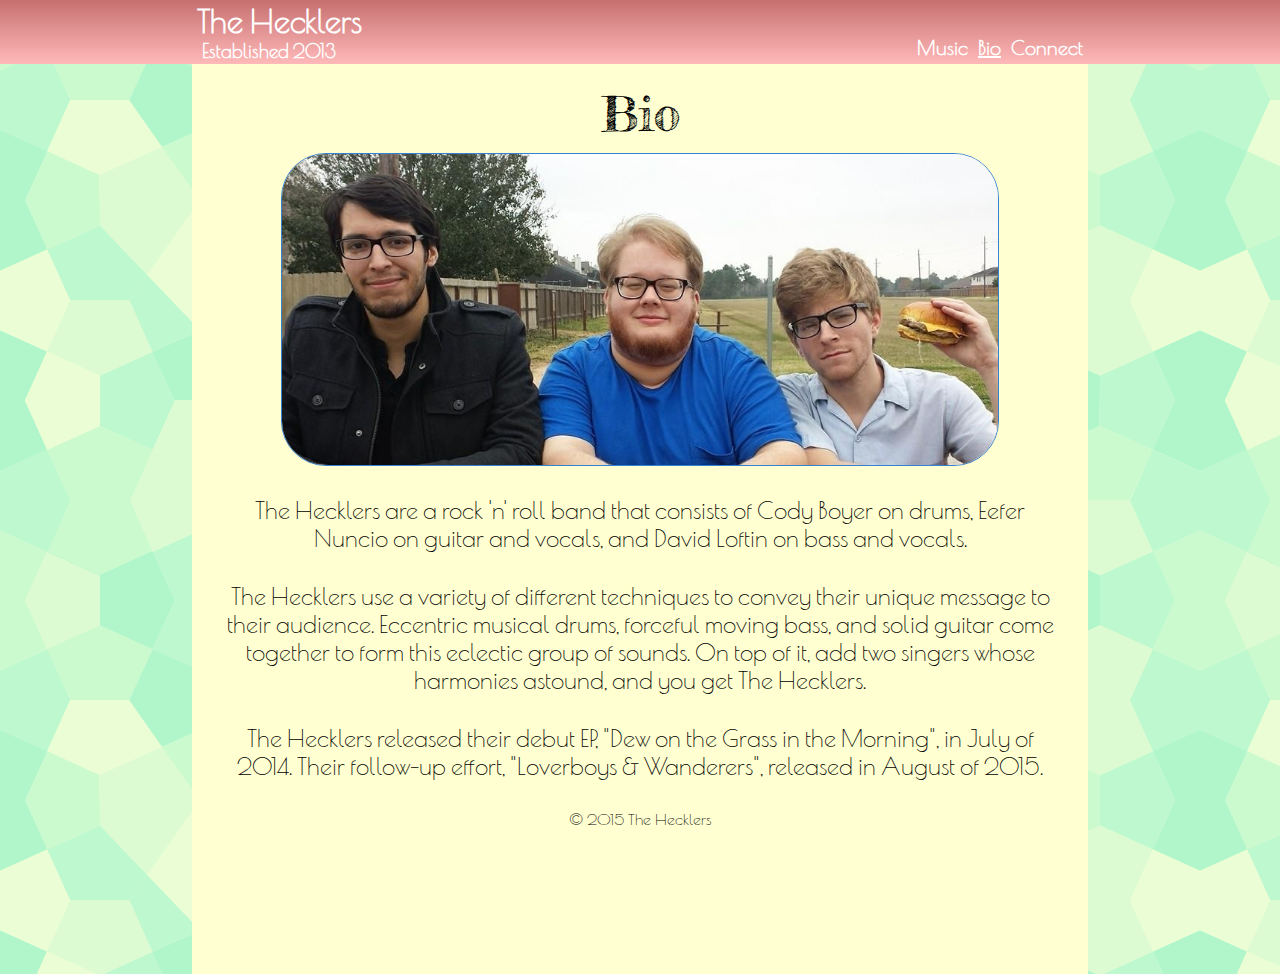
==== bio.html @ 83e9a1ee "Initial commit for GitHub pages." ====
<!DOCTYPE html>
<html>
<head>
	<title>The Hecklers</title>
	<link rel="stylesheet" type="text/css" href="css/index.css">
	<link href='http://fonts.googleapis.com/css?family=Poiret+One|Indie+Flower|Fredericka+the+Great|Nothing+You+Could+Do' rel='stylesheet' type='text/css'>
	<link rel="shortcut icon" href="images/FlowerSmall.jpg"/>
</head>
<body>
	<div id="headingWrap">
		<div id="headingArea">
			<div id="logoArea">
				<a href="index.html"><h1 id="logo">The Hecklers</h1></a>
				<h3>Established 2013</h3>
			</div>
			<div id="navArea">
				<ul id="navList">
					<li><a href="connect.html" class="pageLink">Connect</a></li>
					<li><a href="bio.html" class="activePage">Bio</a></li>
					<li><a href="music.html" class="pageLink">Music</a></li>
				</ul>
			</div>
		</div>
	</div>
	</div>
	<div class="content" id="bioContent">
		<h4>Bio</h4>
		<img id="bandPic" src="images/bandPic.jpg">
		<p>The Hecklers are a rock 'n' roll band that consists of Cody Boyer on drums, Eefer Nuncio on guitar and vocals, and David Loftin on bass and vocals.</p>
		<p>The Hecklers use a variety of different techniques to convey their unique message to their audience.  Eccentric musical drums, forceful moving bass, and solid guitar come together to form this eclectic group of sounds.  On top of it, add two singers whose harmonies astound, and you get The Hecklers.</p>
		<p>The Hecklers released their debut EP, "Dew on the Grass in the Morning", in July of 2014.  Their follow-up effort, "Loverboys & Wanderers", released in August of 2015.</p>
		<div id="copyrightMessage">&copy; 2015 The Hecklers</div>
	</div>
</body>
</html>
---- css/index.css ----
#headingWrap{
	background: -webkit-linear-gradient(#C77070, #FFB9B9); /* For Safari 5.1 to 6.0 */
  	background: -o-linear-gradient(#C77070, #FFB9B9); /* For Opera 11.1 to 12.0 */
  	background: -moz-linear-gradient(#C77070, #FFB9B9); /* For Firefox 3.6 to 15 */
  	background: linear-gradient(#C77070, #FFB9B9); /* Standard syntax */
	width: 100%;
	margin: 0;
}

#headingArea {
	min-width: 200px;
	width: 70%;
	margin: 0 auto;
	padding: 2px 0;
}

body {
	margin: 0;
	background-image: url("../images/Background.png");
}

.content {
	min-width: 200px;
	width: 70%;
	margin: 0 auto;
	background-color: white;
	padding-top: 10px;
	height: 100%;
}

img {
	margin: 10px auto;
}

h1, h3, #navList a.pageLink {
	margin: 0;
	font-family: 'Poiret One', cursive;
	color: white;
	text-decoration: none;
}

#navList a.pageLink {
	font-size: 125%;
}

h3 {
	padding-left: 5px;
}

#logoArea {
	width: 40%;
	margin: 0;
	display: inline-block;
	padding-left: 5px;
}

#navArea {
	width: 55%;
	margin: 0;
	float: right;
	display: inline-block;
	margin-top: 18px;
}

#navList li {
	display: inline-block;
	float: right;
	padding: 0 5px;
	font-weight: bold;
}

#navList ul {
	float: right;
	margin-bottom: 0;
}

#navList a:hover {
	color: #4D94FF;
}

/* Bio */

#bioContent p, #connectContent p, #showsContent p,  #musicContent p {
	text-align: center;
	font-family: 'Poiret One', cursive;
	font-size: 200%;
	margin: 10px;
}

#bioContent p {
	margin: 30px;
	font-size: 24px;
}

#bioContent h4, #connectContent h4, #showsContent h4, #musicContent h4 {
	text-align: center;
	font-family: 'Fredericka the Great', cursive;
	font-size: 300%;
	font-weight: normal;
	margin-bottom: 10px;
}


#showsContent table {
	margin: 0 auto;
	font-size: 30px;
	font-family: 'Poiret One', cursive;
	border-collapse: separate;
}

#showsContent td {
	padding: 7px;
	text-align: center;
}

h4, img {
	margin-top: 0;
	padding-top: 10px;
}

/* Index */

#albumIntro {
	text-align: center;
	font-family: 'Nothing You Could Do', cursive;
	font-size: 175%;
	font-weight: bold;
	margin-bottom: 0;
}

/*#albumTitle {
	text-align: center;
	font-family: 'Nothing You Could Do', cursive;
	font-size: 175%;
	font-weight: bold;
}*/

#albumArt {
	max-width: 640px;
	width: 50%;
	display: block;
	margin: 0 auto;
}

#orderMessage {
	text-align: center;
	font-family: 'Fredericka the Great', cursive;
	font-size: 300%;
	margin-bottom: 10px;
}

/* Store Icons */

.storeIcon {
	height: auto;
	width: 64px;
	display: block;
	float: left;
	margin: 0 20px;
}

#storeIcons {
	width: auto;
	margin: 0 auto 10px;
	text-align: center;
}

#storeIcons a {
	display: inline-block;
}

#copyrightMessage {
	text-align: center;
	font-family: 'Poiret One', cursive;
	width: auto;
	margin: 10px auto 50px;
}

#iframeWrapper {
	width: 100%;
	max-width: 560px;
	overflow: hidden;
	margin: 0 auto 30px;
}

#player {
	margin: 0 auto;	
}

#bandcampWrapper {
	width: 100%;
	max-width: 560px;
	overflow: hidden;
	border-radius: 45px;
	margin: 0 auto;
	text-align: center;
}

#youtube {
	width: 100%;
	max-width: 560px;
	margin: 0 auto;
	display: block;
	height: 315px;
	overflow: hidden;
}

#bandPic {
	border: solid 1px #3382D6;
	border-radius: 45px;
	display: block;
	margin: 0 auto;
	padding: 0;
	width: 80%;
}

#connectLinkWrapper {
	width: auto;
	margin: 0 auto;
	display: inline-block;
}

#connectLinkWrapper a {
	color: blue;
	text-decoration: none;
	float: left;
}

#facebookText {
	margin-top: 25px;
	color: #C77070;
}

#emailText {
	margin-top: 15px;
	color: #C77070;
}

#twitterText {
	margin-top: 20px;
	color: #C77070;	
}


#bandCampWrapper {
	text-align: center;
	margin: 0 auto;
}

#homePageBandcamp {
	max-width: 658px;
	margin: 0 auto;
}

#connectContent {
	text-align: center;
}

#connectContent p {
	font-size: 32px;
}

/* Music */

.albumContainer {
	display: block;
	position: relative;
	float: left;
	margin: 10px 15px;
}

.subsectionTitle {
	font-size: 30px;
	padding-left: 15px;
	font-family: 'Poiret One', cursive;
	margin: 0 5px;
}

.albumArtPreview {
	width: 200px;
	height: 200px;
	border-radius: 15px;
}

.albumText {
	text-align: center;
	width: 100%;
	background-color: #FF6C6C;
	color: white;
	position: absolute;
	z-index: 1;
	bottom: 30px;
	opacity: 0.8;
}

hr {
	color: #FF6C6C;
	border-color: #FF6C6C;
	background-color: #FF6C6C;
	margin: 0 5px 10px;
}

a.activePage {
	text-decoration: underline;
	font-size: 125%;	
	font-family: 'Poiret One', cursive;
	color: white;
}

.content { 
/*  background: url(../images/Parchment.jpg) no-repeat center center fixed; 
  -webkit-background-size: cover;
  -moz-background-size: cover;
  -o-background-size: cover;
  background-size: cover;*/
  background-color: #FFFFD1;
  min-height: 100vh;
}

body {
	min-height: 100vh;
}

html {
	height: auto;
	min-height: 100%;
}

#logoArea a {
	text-decoration: none;	
}
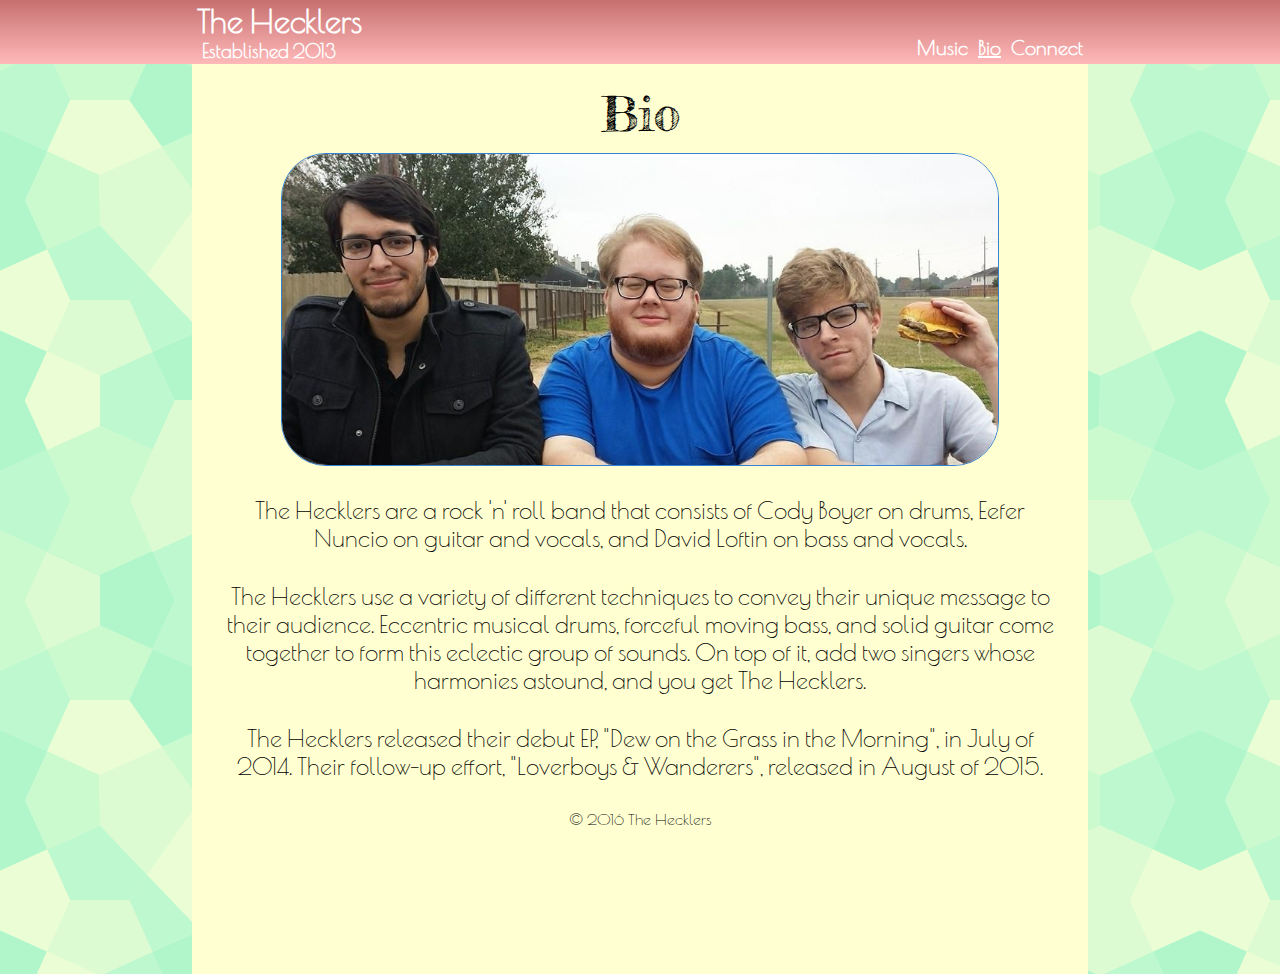
==== commit 456b9575: "Updates copyright footers and removes home page player." ====
--- a/bio.html
+++ b/bio.html
@@ -29,7 +29,7 @@
 		<p>The Hecklers are a rock 'n' roll band that consists of Cody Boyer on drums, Eefer Nuncio on guitar and vocals, and David Loftin on bass and vocals.</p>
 		<p>The Hecklers use a variety of different techniques to convey their unique message to their audience.  Eccentric musical drums, forceful moving bass, and solid guitar come together to form this eclectic group of sounds.  On top of it, add two singers whose harmonies astound, and you get The Hecklers.</p>
 		<p>The Hecklers released their debut EP, "Dew on the Grass in the Morning", in July of 2014.  Their follow-up effort, "Loverboys & Wanderers", released in August of 2015.</p>
-		<div id="copyrightMessage">&copy; 2015 The Hecklers</div>
+		<div id="copyrightMessage">&copy; 2016 The Hecklers</div>
 	</div>
 </body>
 </html>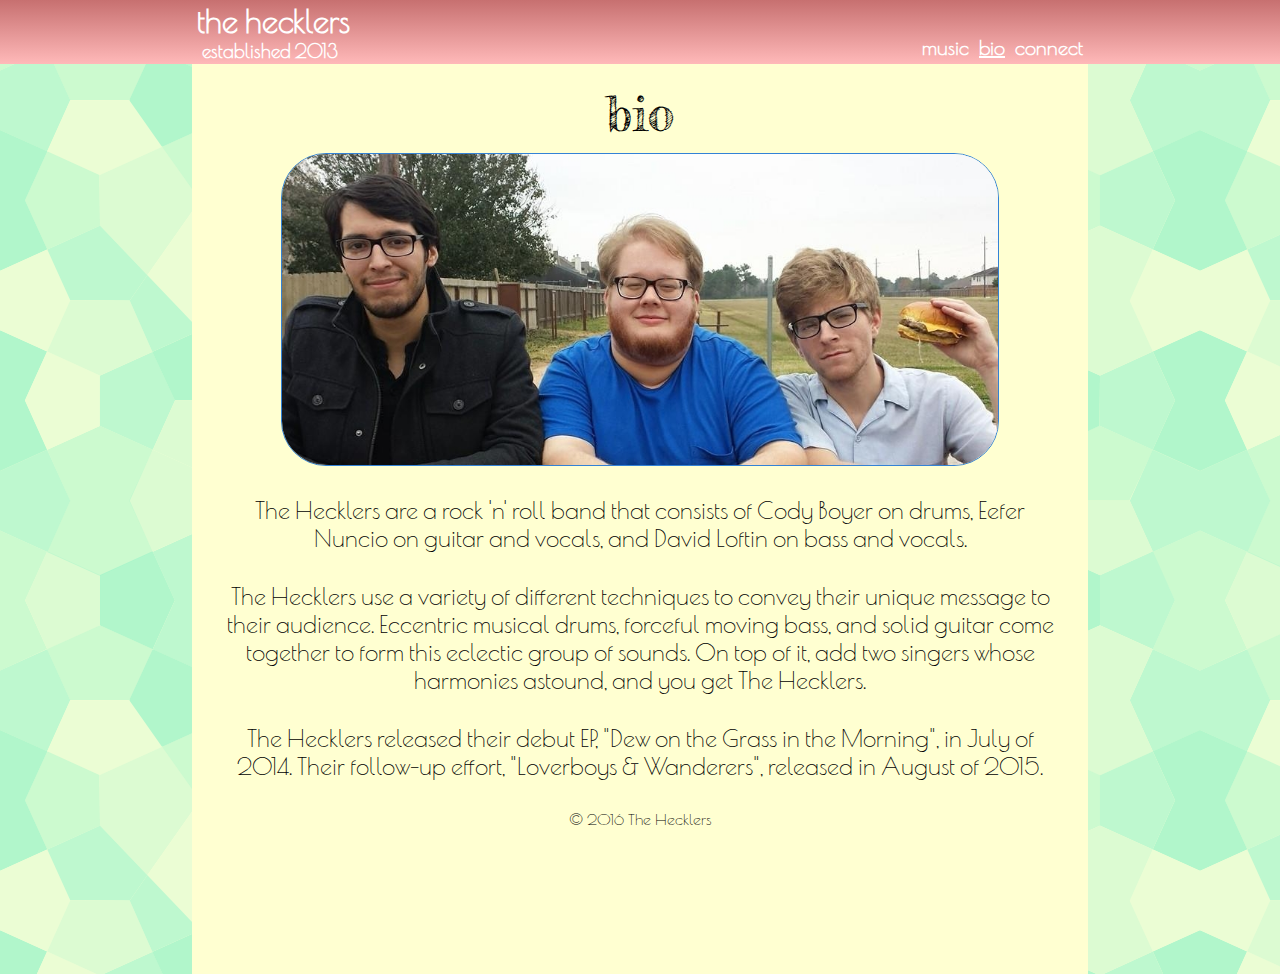
==== commit 6c865e4e: "Switches headers and titles to lower case since all the hip kids are doing it." ====
--- a/bio.html
+++ b/bio.html
@@ -1,7 +1,7 @@
 <!DOCTYPE html>
 <html>
 <head>
-	<title>The Hecklers</title>
+	<title>the hecklers</title>
 	<link rel="stylesheet" type="text/css" href="css/index.css">
 	<link href='http://fonts.googleapis.com/css?family=Poiret+One|Indie+Flower|Fredericka+the+Great|Nothing+You+Could+Do' rel='stylesheet' type='text/css'>
 	<link rel="shortcut icon" href="images/FlowerSmall.jpg"/>
@@ -10,21 +10,21 @@
 	<div id="headingWrap">
 		<div id="headingArea">
 			<div id="logoArea">
-				<a href="index.html"><h1 id="logo">The Hecklers</h1></a>
-				<h3>Established 2013</h3>
+				<a href="index.html"><h1 id="logo">the hecklers</h1></a>
+				<h3>established 2013</h3>
 			</div>
 			<div id="navArea">
 				<ul id="navList">
-					<li><a href="connect.html" class="pageLink">Connect</a></li>
-					<li><a href="bio.html" class="activePage">Bio</a></li>
-					<li><a href="music.html" class="pageLink">Music</a></li>
+					<li><a href="connect.html" class="pageLink">connect</a></li>
+					<li><a href="bio.html" class="activePage">bio</a></li>
+					<li><a href="music.html" class="pageLink">music</a></li>
 				</ul>
 			</div>
 		</div>
 	</div>
 	</div>
 	<div class="content" id="bioContent">
-		<h4>Bio</h4>
+		<h4>bio</h4>
 		<img id="bandPic" src="images/bandPic.jpg">
 		<p>The Hecklers are a rock 'n' roll band that consists of Cody Boyer on drums, Eefer Nuncio on guitar and vocals, and David Loftin on bass and vocals.</p>
 		<p>The Hecklers use a variety of different techniques to convey their unique message to their audience.  Eccentric musical drums, forceful moving bass, and solid guitar come together to form this eclectic group of sounds.  On top of it, add two singers whose harmonies astound, and you get The Hecklers.</p>
--- a/css/index.css
+++ b/css/index.css
@@ -183,6 +183,18 @@
 	margin: 0 auto 30px;
 }
 
+#cdBabyIframeWrapper {
+	padding: 0 10px;
+	width: 100%;
+	max-width: 1000px;
+	overflow: hidden;
+	margin: 20px auto;
+}
+
+#cdBabyIframeWrapper iframe {
+	margin: 0 auto;
+}
+
 #player {
 	margin: 0 auto;	
 }
@@ -192,7 +204,7 @@
 	max-width: 560px;
 	overflow: hidden;
 	border-radius: 45px;
-	margin: 0 auto;
+	margin: 20px auto;
 	text-align: center;
 }
 
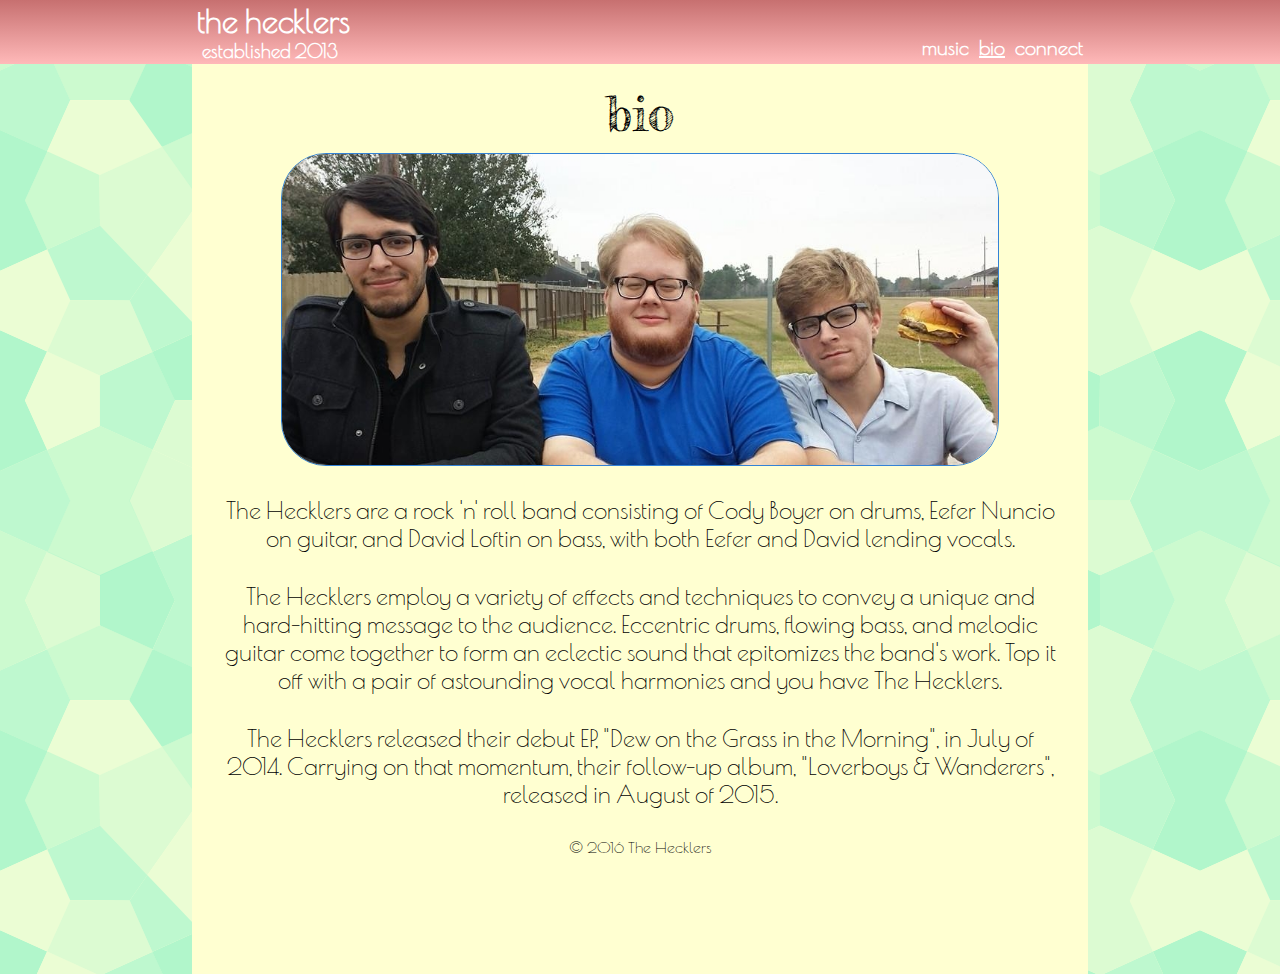
==== commit 1149826c: "Updates copy on bio." ====
--- a/bio.html
+++ b/bio.html
@@ -26,9 +26,9 @@
 	<div class="content" id="bioContent">
 		<h4>bio</h4>
 		<img id="bandPic" src="images/bandPic.jpg">
-		<p>The Hecklers are a rock 'n' roll band that consists of Cody Boyer on drums, Eefer Nuncio on guitar and vocals, and David Loftin on bass and vocals.</p>
-		<p>The Hecklers use a variety of different techniques to convey their unique message to their audience.  Eccentric musical drums, forceful moving bass, and solid guitar come together to form this eclectic group of sounds.  On top of it, add two singers whose harmonies astound, and you get The Hecklers.</p>
-		<p>The Hecklers released their debut EP, "Dew on the Grass in the Morning", in July of 2014.  Their follow-up effort, "Loverboys & Wanderers", released in August of 2015.</p>
+		<p>The Hecklers are a rock 'n' roll band consisting of Cody Boyer on drums, Eefer Nuncio on guitar, and David Loftin on bass, with both Eefer and David lending vocals.</p>
+		<p>The Hecklers employ a variety of effects and techniques to convey a unique and hard-hitting message to the audience.  Eccentric drums, flowing bass, and melodic guitar come together to form an eclectic sound that epitomizes the band's work.  Top it off with a pair of astounding vocal harmonies and you have The Hecklers.</p>
+		<p>The Hecklers released their debut EP, "Dew on the Grass in the Morning", in July of 2014.  Carrying on that momentum, their follow-up album, "Loverboys & Wanderers", released in August of 2015.</p>
 		<div id="copyrightMessage">&copy; 2016 The Hecklers</div>
 	</div>
 </body>
